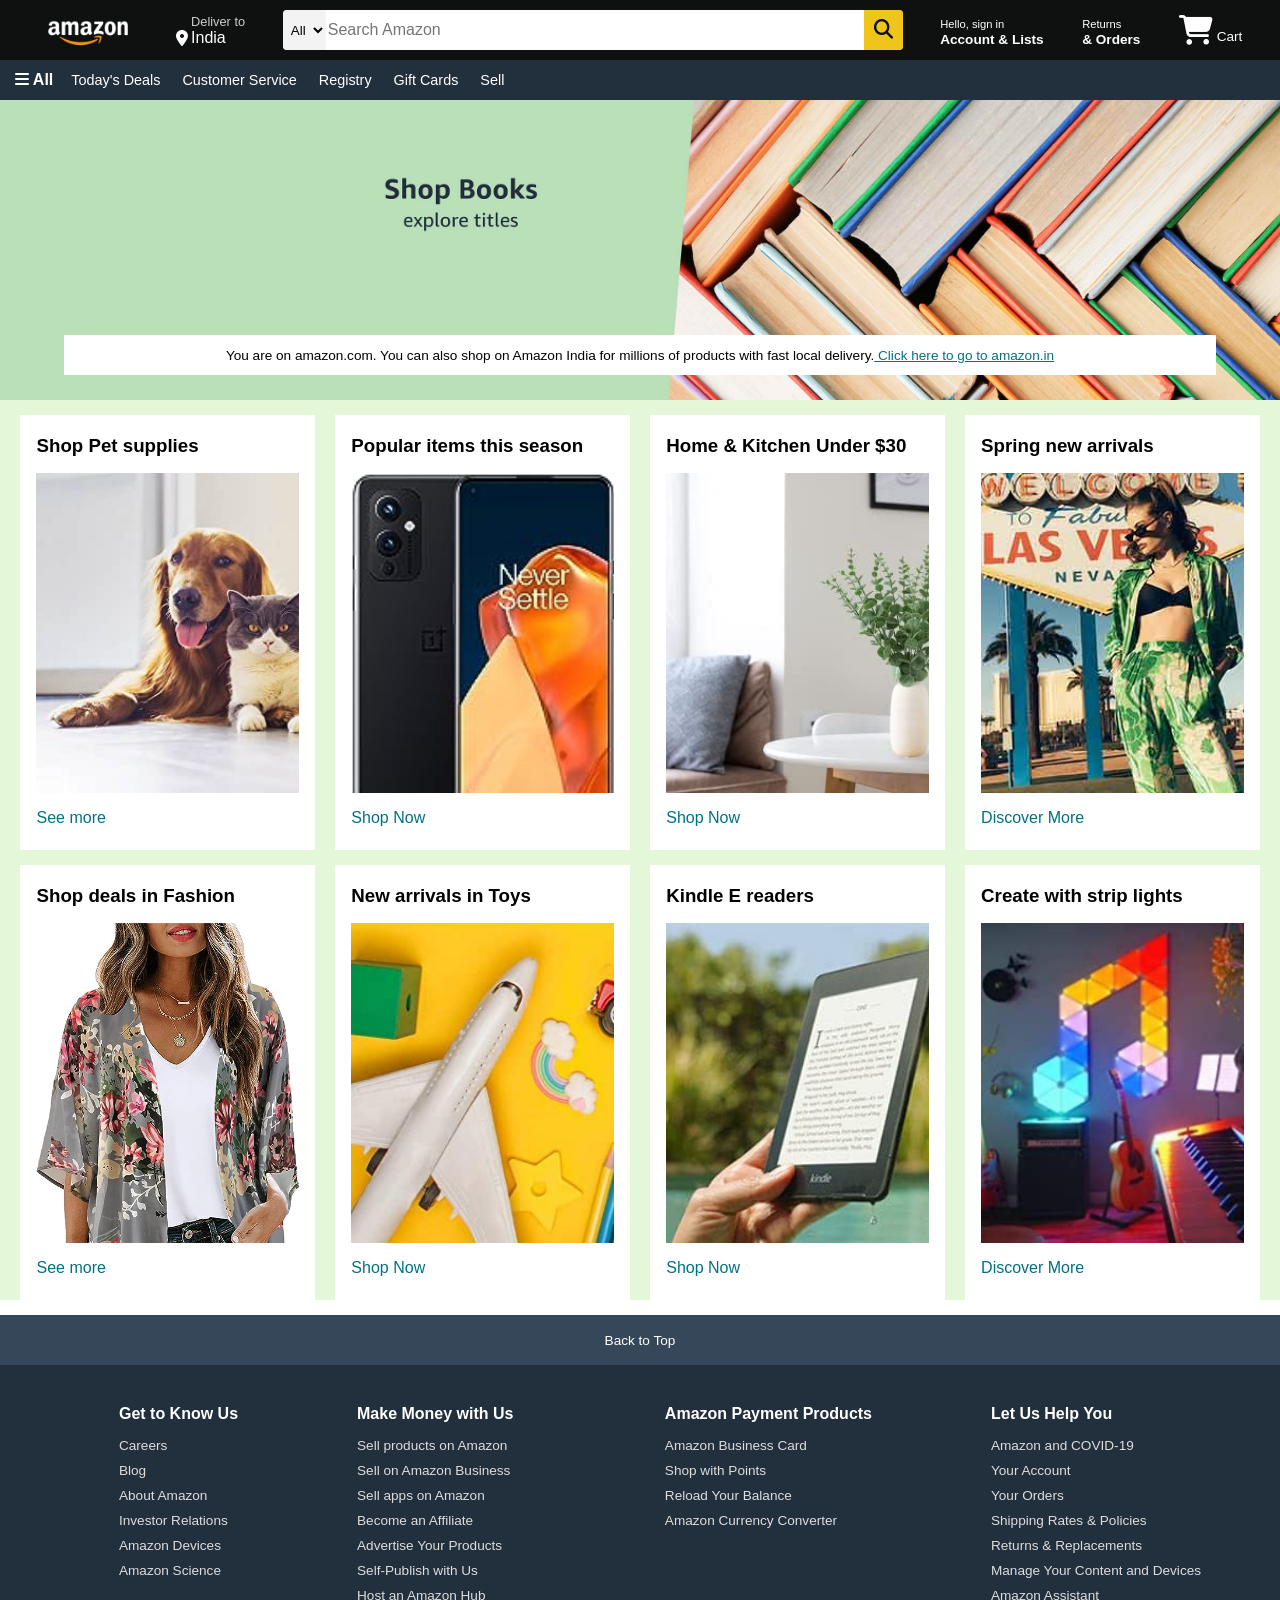
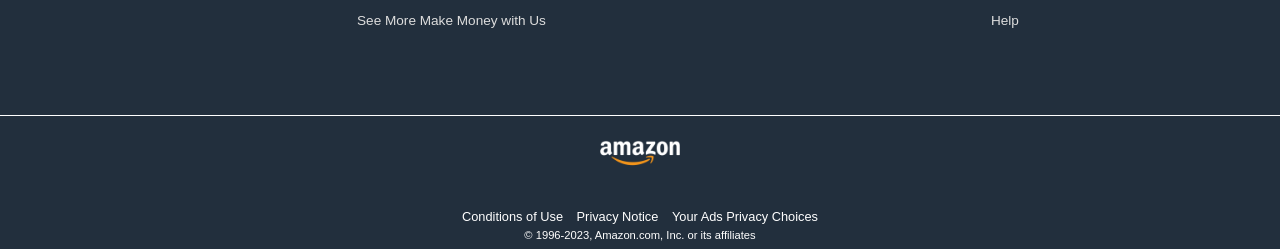
==== index.html @ 5788eb35 "first commit" ====
<!DOCTYPE html>
<html lang="en">
<head>
    <meta charset="UTF-8">
    <meta name="viewport" content="width=device-width, initial-scale=1.0">
    <title>Amazon.com. Spend less. Smile more.</title>
    

    <link rel="stylesheet" href="https://cdnjs.cloudflare.com/ajax/libs/font-awesome/6.4.2/css/all.min.css" integrity="sha512-z3gLpd7yknf1YoNbCzqRKc4qyor8gaKU1qmn+CShxbuBusANI9QpRohGBreCFkKxLhei6S9CQXFEbbKuqLg0DA==" crossorigin="anonymous" referrerpolicy="no-referrer" />
    <link rel="stylesheet" href="style.css">
</head>
<body>

    <header>
        <div class="navbar">
            <div class="nav-logo border">
                <div class="logo"></div>
            </div>

            <div class="nav-address border">
                <p class="add-first">Deliver to</p>
                <div class="add-icon">
                    <i class="fa-solid fa-location-dot"></i>
                    <p class="add-sec">India</p>
                </div>

            </div>

            <div class="nav-search">
                <select class="search-select">
                    <option>All</option>
                </select>

                <input placeholder="Search Amazon" class="search-input">
                <div class="search-icon">
                <i class="fa-solid fa-magnifying-glass"></i>
            </div>
            </div>

            <div class="nav-signin border">
                <p><span>Hello, sign in</span></p>
                <p class="nav-second">Account & Lists</p>

            </div>

            <div class="nav-return border">
                <p><span>Returns</span></p>
                <p class="nav-second">& Orders</p>

            </div>

            <div class="nav-cart border">
                <i class="fa-solid fa-cart-shopping"></i>
                Cart

            </div>

        </div>

           <div class="panel">

            <div class="panel-all">
                <i class="fa-solid fa-bars"></i>
                All

            </div>

            <div class="panel-ops">
                <p>Today's Deals</p>
               <p>Customer Service</p> 
               <p> Registry </p>
               <p> Gift Cards </p>
               <p> Sell </p>

            </div>


           </div>

    </header>

    <div class="hero-section"> 
        <div class="hero-message">
           <p> You are on amazon.com. You can also shop on Amazon India for millions of products with fast local delivery.<a href="https://www.amazon.in/" target="_blank"> Click here to go to amazon.in</a></p>
        </div>

    </div>

    <div class="shop-section">

        <div class="box1 box">

<div class="box-content">
    <h3>Shop Pet supplies</h3>
    <div class="box-img" style="background-image: url('img2.jpg')">
        
    </div>
    <p>See more</p>
</div>
        </div>


        <div class="box2 box">

        <div class="box-content">
            <h3>Popular items this season</h3>
            <div class="box-img" style="background-image: url('img10.jpg')">
                
            </div>
            <p>Shop Now</p>
        </div>
                </div>

            


        <div class="box3 box">

        <div class="box-content">
            <h3>Home & Kitchen Under $30  </h3>
            <div class="box-img" style="background-image: url('img4.jpg')">
                
            </div>
            <p>Shop Now</p>
        </div>
                </div>
            


        <div class="box4 box">

        <div class="box-content">
            <h3>Spring new arrivals </h3>
            <div class="box-img" style="background-image: url('img5.jpg')">
                
            </div>
            <p>Discover More</p>
        </div>
                </div>

            


                <div class="box5 box">

                    <div class="box-content">
                        <h3>Shop deals in Fashion</h3>
                        <div class="box-img" style="background-image: url('img6.jpg')">
                            
                        </div>
                        <p>See more</p>
                    </div>
                            </div>
                    
                    
                            <div class="box6 box">
                    
                            <div class="box-content">
                                <h3>New arrivals in Toys</h3>
                                <div class="box-img" style="background-image: url('img7.jpg')">
                                    
                                </div>
                                <p>Shop Now</p>
                            </div>
                                    </div>
                    
                                
                    
                    
                            <div class="box7 box">
                    
                            <div class="box-content">
                                <h3>Kindle E readers </h3>
                                <div class="box-img" style="background-image: url('img8.jpg')">
                                    
                                </div>
                                <p>Shop Now</p>
                            </div>
                                    </div>
                                
                    
                    
                            <div class="box8 box">
                    
                            <div class="box-content">
                                <h3>Create with strip lights </h3>
                                <div class="box-img" style="background-image: url('img9.jpg')">
                                    
                                </div>
                                <p>Discover More</p>
                            </div>
                                    </div>


    </div>

    <footer>
        <div class="foot-pannel">
            Back to Top
        </div>

<div class="foot-pannel2">
    <ul>
        <p>Get to Know Us</p>
        <a>Careers</a>
        <a>Blog</a>
        <a>About Amazon</a>
        <a>Investor Relations</a>
        <a>Amazon Devices</a>
        <a>Amazon Science</a>

    </ul>

    <ul>
        <p>Make Money with Us</p>
        <a>Sell products on Amazon</a>
        <a>Sell on Amazon Business</a>
        <a>Sell apps on Amazon</a>
        <a>Become an Affiliate</a>
        <a>Advertise Your Products</a>
        <a>Self-Publish with Us</a>
        <a>Host an Amazon Hub</a>
        <a>See More Make Money with Us</a>

    </ul>


    <ul>
        <p>Amazon Payment Products</p>
        <a>Amazon Business Card</a>
        <a>Shop with Points</a>
        <a>Reload Your Balance</a>
        <a>Amazon Currency Converter</a>
        

    </ul>


    <ul>
        <p>Let Us Help You</p>
        <a>Amazon and COVID-19</a>
        <a>Your Account</a>
        <a>Your Orders</a>
        <a>Shipping Rates & Policies</a> 
        <a>Returns & Replacements</a>
        <a>Manage Your Content and Devices</a>
        <a>Amazon Assistant</a>
        <a>Help</a>

    </ul>

</div>

<div class="foot-pannel3">
<div class="logo">

</div>
</div>



<div class="foot-pannel4">
<div class="pages">
<a>Conditions of Use</a>
<a>Privacy Notice</a>
<a>Your Ads Privacy Choices</a>

</div>
<div class="copyright">
  <p>  © 1996-2023, Amazon.com, Inc. or its affiliates</p>
</div>

</div>

    </footer>

</body>
</html>
---- style.css ----
*{
    margin: 0;
    font-family: Arial;
    /* Border-box : - tells the browser to account for any border and padding in the values you specify for an element's width and height. */
    border: border-box;
}

.navbar{
    height: 60px;
    background-color:#0f1111;
    color: white;
 /* sbko same line m le aaega */
    display: flex;
    align-items: center;
    justify-content: space-evenly;


}

.nav-logo{
    height: 50px;
    width: 100px;
}


.logo{
    background-image: url("amazon_logo.png");
    height: 50px;
    background-size: cover;
}

.border{
    border: 1.5px solid transparent;
}

.border:hover{
    border: 1.5px solid white;
}

/* Box-2 */

.add-first{
color: #cccccc;
font-size: 0.8rem;
margin-left: 15px;
}

.add-sec{
    color: white;
font-size: 1rem;
margin-left: 3px;
}

.add-icon{
    display: flex;
    align-items: center;
}

/* Box-3 */

.nav-search{
    display: flex;
    justify-content: space-evenly;
    background-color: pink;
    width:620px ;
    height: 40px;
    border-radius: 4px;

}

.nav-search:hover{
    border: 2px solid orange;
}

.search-select{
    background-color: #f3f3f3;
    width:50px;
    text-align: center;
    border-top-left-radius: 4px;
    border-bottom-left-radius: 4px;
    border: none;
}

.search-input{
    width: 100%;
    font-size: 1rem;
    border: none;

}

.search-icon{
    width: 45px;
    color: #0f1111;
    display: flex;
    justify-content: center;
    align-items: center;
    font-size: 1.2rem;
    background-color: rgb(239, 197, 28);
    border-top-right-radius: 4px;
    border-bottom-right-radius: 4px;
}

/* Box-4 */

span{
    font-size: 0.7rem;

}

.nav-second{
    font-size: 0.85rem;
    font-weight: 700;
}

/* Box-6 */

.nav-cart i {
font-size: 30px;

}

.nav-cart{
    font-size: 0.85rem;
    font-weight: 500;
}

.panel{
    height: 40px;
    background-color: #222f3d;
    display: flex;
    color: white;
    align-items: center;
    /* justify-content: space-evenly; */
}

.panel-all{
    margin-left: 15px;
    font-weight: 700;
}

.panel-ops p{
    display: inline;
    margin-left: 18px;

}

.panel-ops{
    width: 80%;
    font-size: 0.9rem;


}

.hero-section{
    background-image: url("img1.jpeg");
    height:300px;
    background-size: cover;
    display: flex;
    justify-content: center;
    align-items: flex-end;


}

.hero-message{
    background-color: white;
    color: black;
    height: 40px;
    display: flex;
    align-items: center;
    justify-content: center;
    font-size: 0.85rem;
    width: 90%;
    margin-bottom: 25px;
}

.hero-message a{
    color: #007185;
}

/* Shop Section */

.box{
    height:400px ;
    /* border: 2px solid black; */
    width:23% ;
    background-color: white;
    margin-top:15px ;
    padding: 20px 0px 15px;
}

.shop-section{
    display: flex;
    flex-wrap: wrap;
    justify-content: space-evenly;
    background-color:rgb(228, 247, 216);
}

.box-img{
    height: 320px;
    background-size: cover;
    margin-top: 1rem;
    margin-bottom: 1rem;


}

.box-content{
    margin-left: 1rem;
    margin-right: 1rem;
    
}

.box-content p{
    color: #007185;
}

/* footer */

footer{
    margin-top: 15px;

}

.foot-pannel{
    background-color: #37475a;
    color: white;
    height: 50px;
    display: flex;
    justify-content: center;
    align-items: center;
    font-size: 0.85rem;
}

.foot-pannel2{
    background-color: #222f3d;
    color: white;
    height: 350px;
display: flex;
justify-content:space-evenly ;

}

ul a{
    display: block;
    font-size: 0.85rem;
    margin-top: 10px;
    color: #dddddd;
}

ul p{
    font-weight: 700;
    margin-top: 40px;
    margin-bottom: 15px;
}

.foot-pannel3{
    background-color: #222f3d;
    color: whitesmoke;
    border-top:0.5px solid white ;
    height:68px ;
    display: flex;
    justify-content: center;
    align-items:center ;

}

.logo{
width: 100px;
}

.foot-pannel4{
    background-color:#222f3d ;
    color: white;
    height: 65px;
    /* display: flex;
    justify-content: center;*/
    text-align: center;

}

.pages{
font-size: 0.8rem;
/* text-align: center; */
padding-top: 25px;
}

.copyright{
font-size: 0.7rem;
/* text-align: center; */
padding-top: 5px;

}

.pages a{
    margin: 5px;
}
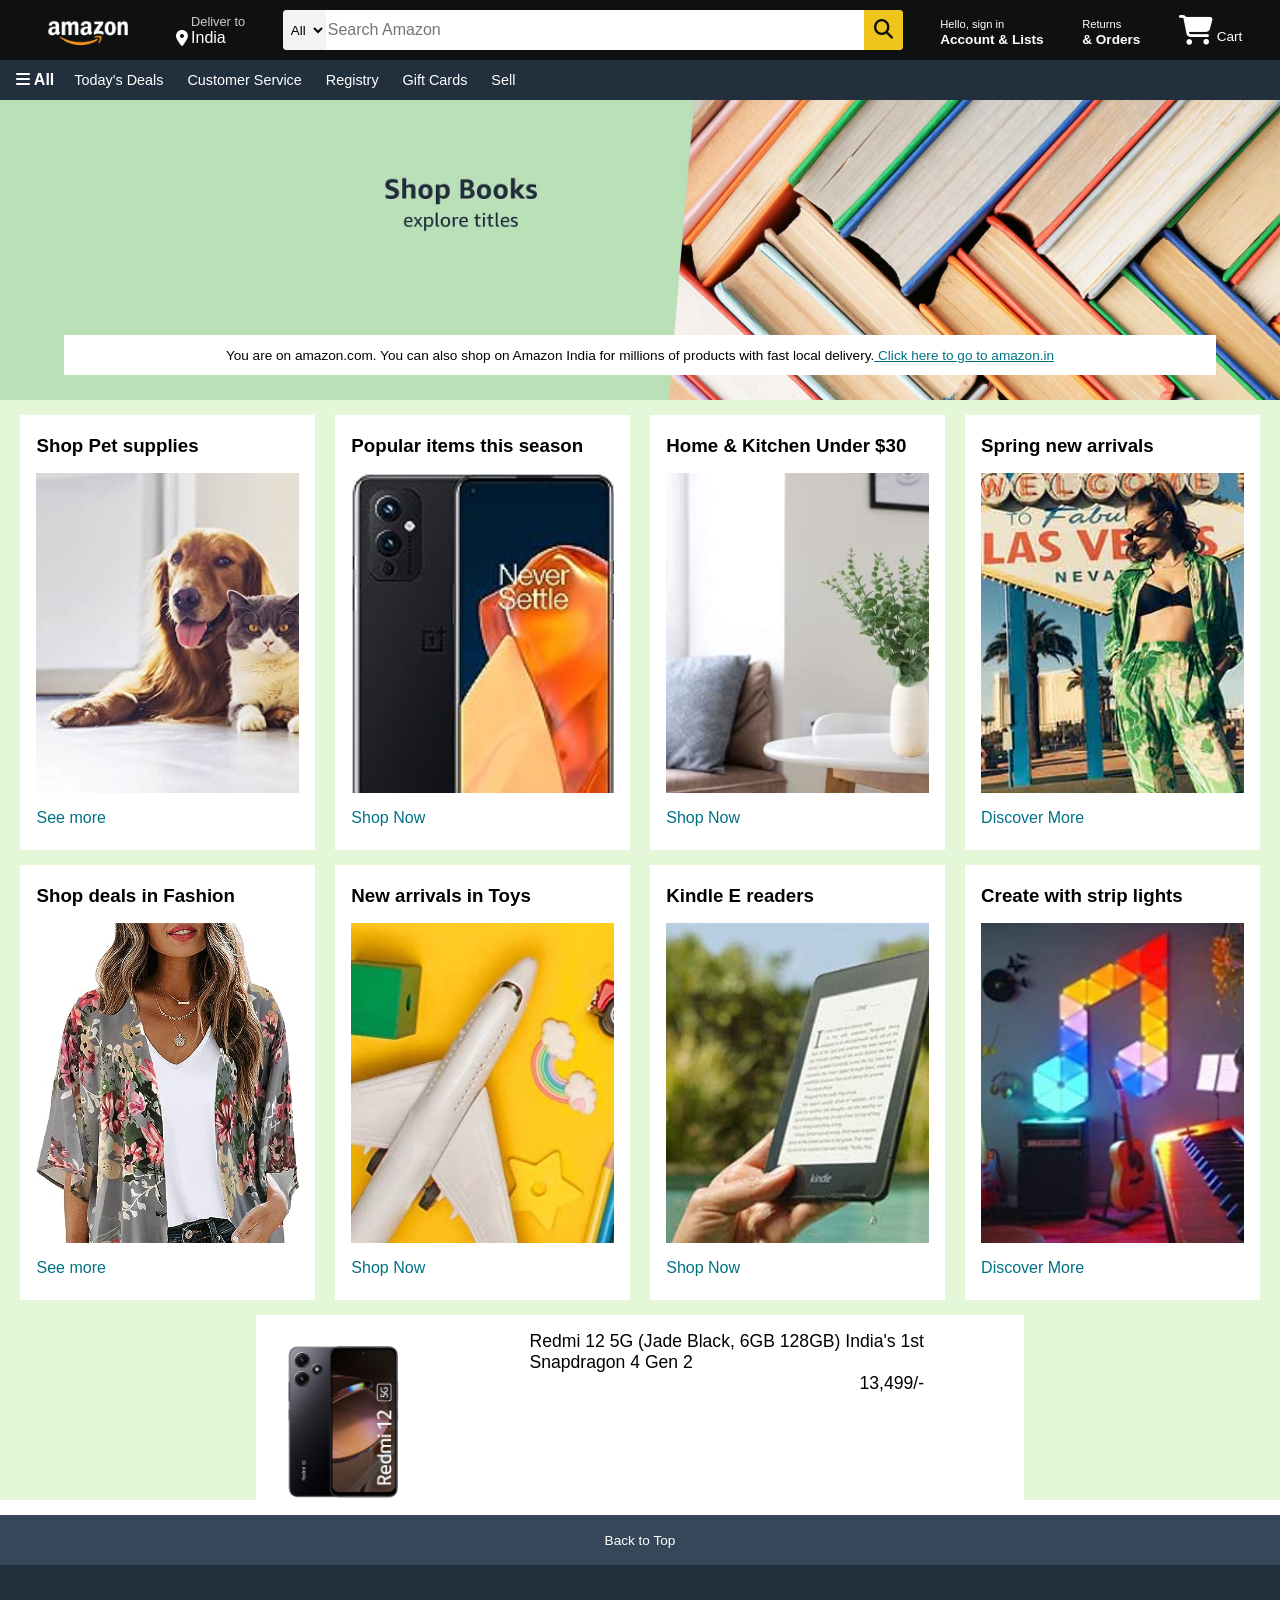
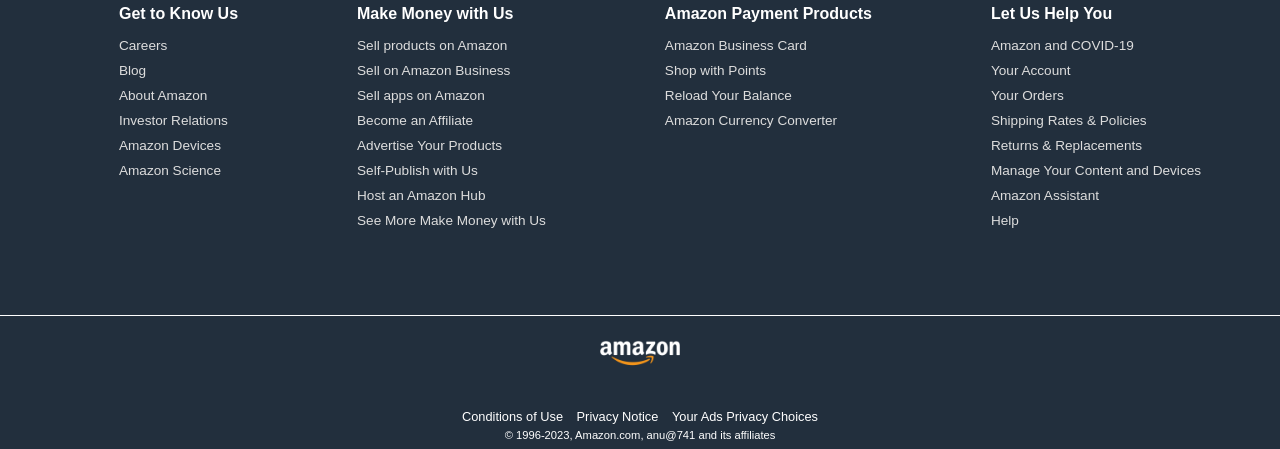
==== commit 2a5cf1f6: "a new mobile section" ====
--- a/index.html
+++ b/index.html
@@ -59,18 +59,18 @@
 
            <div class="panel">
 
-            <div class="panel-all">
+            <div class="panel-all border">
                 <i class="fa-solid fa-bars"></i>
                 All
 
             </div>
 
-            <div class="panel-ops">
-                <p>Today's Deals</p>
-               <p>Customer Service</p> 
-               <p> Registry </p>
-               <p> Gift Cards </p>
-               <p> Sell </p>
+            <div class="panel-ops ">
+                <p class="border">Today's Deals</p>
+               <p class="border">Customer Service</p> 
+               <p class="border"> Registry </p>
+               <p class="border"> Gift Cards </p>
+               <p class="border"> Sell </p>
 
             </div>
 
@@ -191,12 +191,31 @@
                             </div>
                                     </div>
 
-
-    </div>
+                                   
+
+    </div>
+
+    <div class="redmi12 shop-section">
+
+        <div class="rec-box">
+           <div class="box-img2" style="background-image: url(img11.jpg);">
+        
+            <p>Redmi 12 5G (Jade Black, 6GB 128GB) India's 1st
+                <br> Snapdragon 4 Gen 2</p>
+        <p>13,499/-</p>
+        </div>
+        </div>
+        
+    </div>
+
+
+
 
     <footer>
+
         <div class="foot-pannel">
-            Back to Top
+
+           <a href="#"> Back to Top</a>
         </div>
 
 <div class="foot-pannel2">
@@ -267,7 +286,7 @@
 
 </div>
 <div class="copyright">
-  <p>  © 1996-2023, Amazon.com, Inc. or its affiliates</p>
+  <p>  © 1996-2023, Amazon.com, anu@741 and its affiliates</p>
 </div>
 
 </div>
--- a/style.css
+++ b/style.css
@@ -20,6 +20,7 @@
 .nav-logo{
     height: 50px;
     width: 100px;
+    cursor: pointer;
 }
 
 
@@ -31,6 +32,7 @@
 
 .border{
     border: 1.5px solid transparent;
+    cursor: pointer;
 }
 
 .border:hover{
@@ -43,17 +45,22 @@
 color: #cccccc;
 font-size: 0.8rem;
 margin-left: 15px;
+cursor: pointer;
 }
 
 .add-sec{
     color: white;
 font-size: 1rem;
 margin-left: 3px;
+cursor: pointer;
+
 }
 
 .add-icon{
     display: flex;
     align-items: center;
+    cursor: pointer;
+
 }
 
 /* Box-3 */
@@ -79,6 +86,8 @@
     border-top-left-radius: 4px;
     border-bottom-left-radius: 4px;
     border: none;
+    cursor: pointer;
+
 }
 
 .search-input{
@@ -98,18 +107,21 @@
     background-color: rgb(239, 197, 28);
     border-top-right-radius: 4px;
     border-bottom-right-radius: 4px;
+    cursor: pointer;
 }
 
 /* Box-4 */
 
 span{
     font-size: 0.7rem;
-
-}
+cursor: pointer;
+}
+
 
 .nav-second{
     font-size: 0.85rem;
     font-weight: 700;
+    cursor: pointer;
 }
 
 /* Box-6 */
@@ -122,6 +134,7 @@
 .nav-cart{
     font-size: 0.85rem;
     font-weight: 500;
+    cursor: pointer;
 }
 
 .panel{
@@ -136,11 +149,13 @@
 .panel-all{
     margin-left: 15px;
     font-weight: 700;
+    cursor: pointer;
 }
 
 .panel-ops p{
     display: inline;
     margin-left: 18px;
+    cursor: pointer;
 
 }
 
@@ -172,6 +187,7 @@
     font-size: 0.85rem;
     width: 90%;
     margin-bottom: 25px;
+    cursor: pointer;
 }
 
 .hero-message a{
@@ -201,6 +217,7 @@
     background-size: cover;
     margin-top: 1rem;
     margin-bottom: 1rem;
+    cursor: pointer;
 
 
 }
@@ -215,6 +232,49 @@
     color: #007185;
 }
 
+.box-content p{
+    cursor: pointer;
+}
+
+.redmi12{
+    cursor: pointer;
+    height: 200px;
+    width: 100%;
+    display: flex;
+    justify-content: space-evenly;
+    align-items: center;
+    
+
+
+}
+
+.rec-box{
+    background-color: white;
+    height: 200px;
+    width: 60%;
+    margin-top: 15px;
+    margin-bottom: 15px;
+    /* display: inline-flex; */
+
+}
+
+.rec-box p{
+    font-size: 1.1rem;
+    display: flex;
+    justify-content: right;
+    align-items: left;
+    margin-right: 100px;
+}
+
+.box-img2{
+    height: 180px;
+    background-size: contain;
+    margin-top: 1rem;
+    margin-bottom: 1rem;
+    cursor: pointer;
+    background-repeat: no-repeat;
+}
+
 /* footer */
 
 footer{
@@ -230,6 +290,12 @@
     justify-content: center;
     align-items: center;
     font-size: 0.85rem;
+    cursor: pointer;
+}
+
+.foot-pannel a{
+    color: white;
+    text-decoration: none;
 }
 
 .foot-pannel2{
@@ -239,6 +305,7 @@
 display: flex;
 justify-content:space-evenly ;
 
+
 }
 
 ul a{
@@ -246,12 +313,15 @@
     font-size: 0.85rem;
     margin-top: 10px;
     color: #dddddd;
+    cursor: pointer;
+    
 }
 
 ul p{
     font-weight: 700;
     margin-top: 40px;
     margin-bottom: 15px;
+    cursor: pointer;
 }
 
 .foot-pannel3{
@@ -267,6 +337,7 @@
 
 .logo{
 width: 100px;
+cursor: pointer;
 }
 
 .foot-pannel4{
@@ -289,9 +360,11 @@
 font-size: 0.7rem;
 /* text-align: center; */
 padding-top: 5px;
+cursor: pointer;
 
 }
 
 .pages a{
     margin: 5px;
+    cursor: pointer;
 }
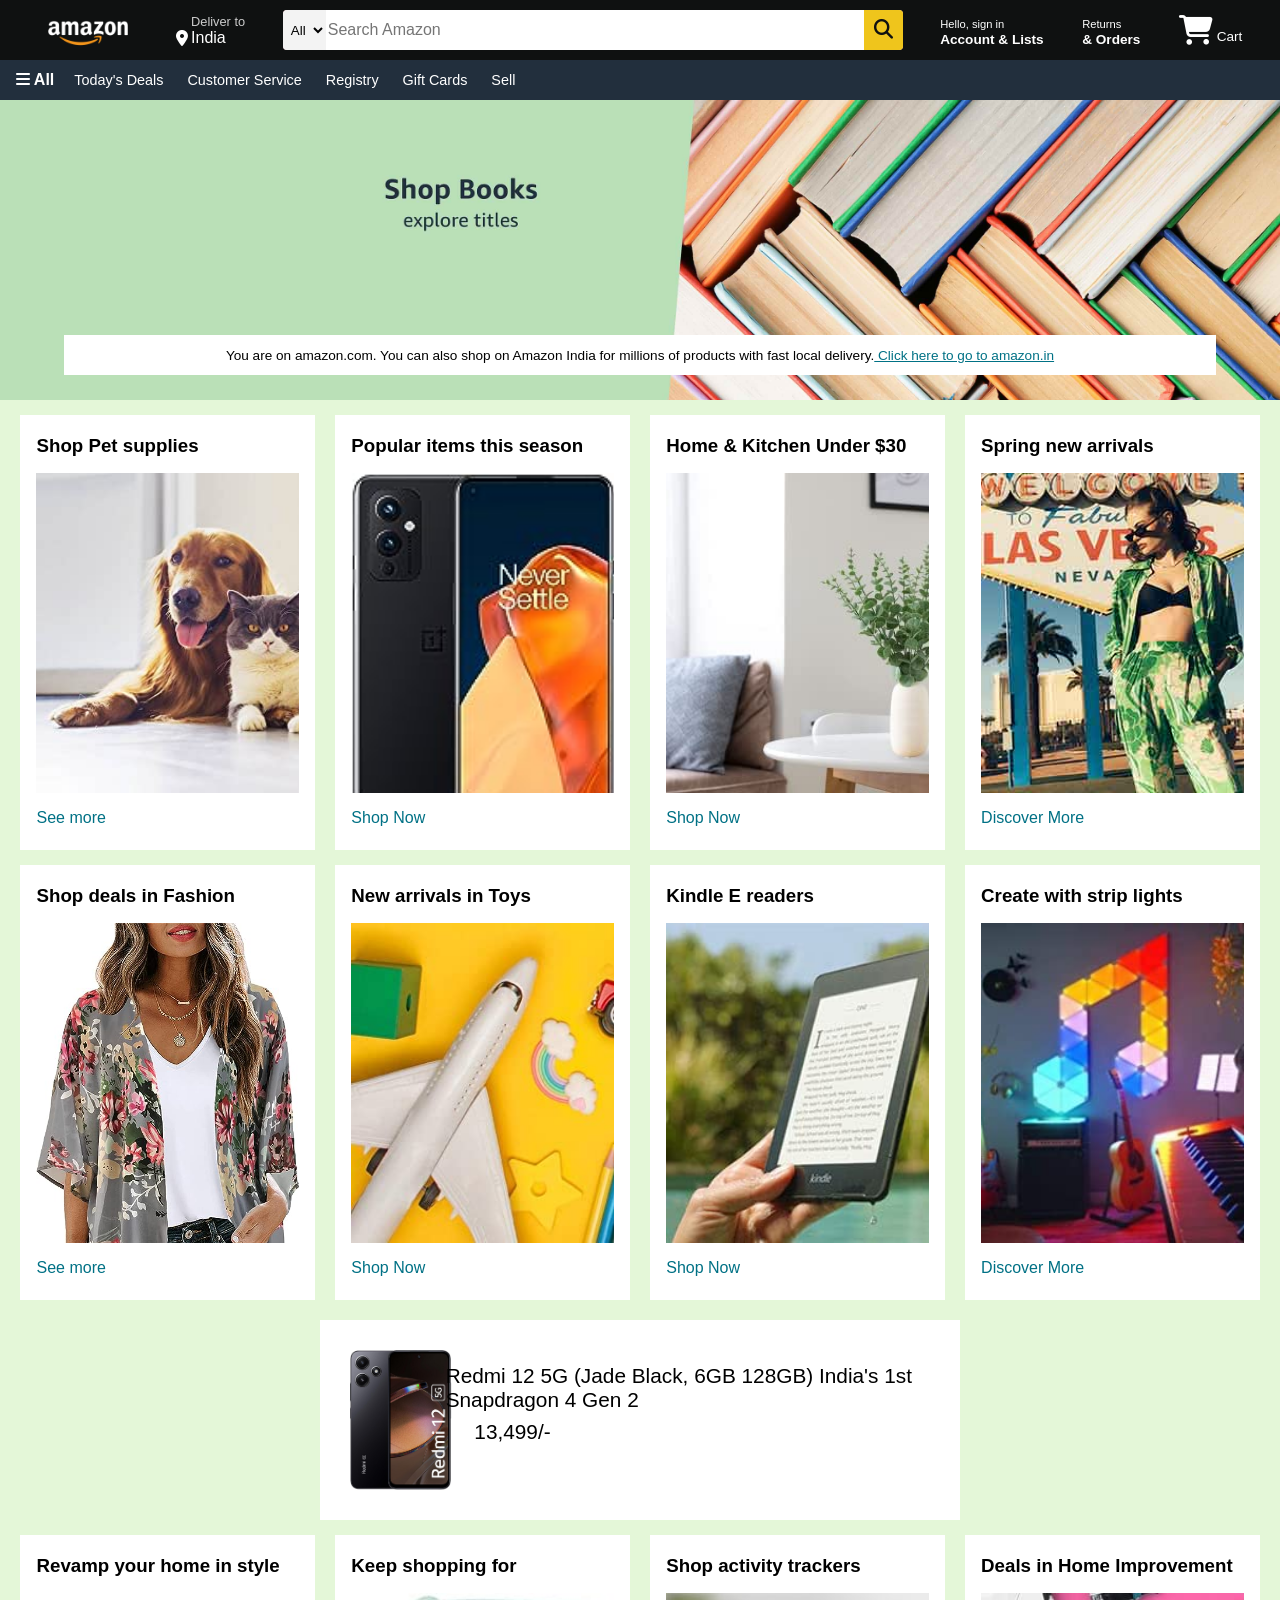
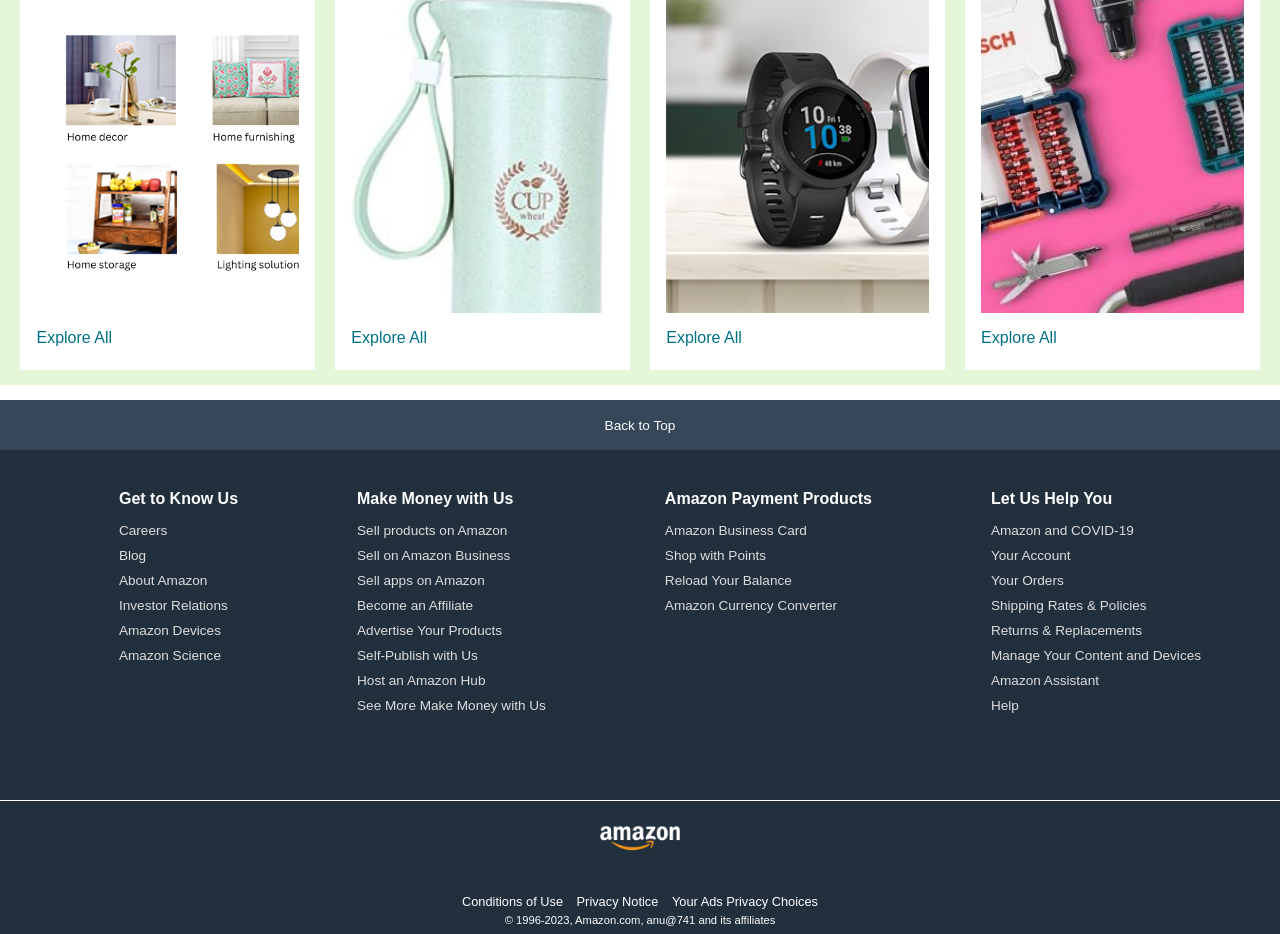
==== commit 33ee283e: "Added a new section" ====
--- a/index.html
+++ b/index.html
@@ -3,7 +3,8 @@
 <head>
     <meta charset="UTF-8">
     <meta name="viewport" content="width=device-width, initial-scale=1.0">
-    <title>Amazon.com. Spend less. Smile more.</title>
+    <title> Big Savings for Everyone - Great deals on Amazon </title>
+  <link rel="icon" type="" href="/images/favicon.ico">
     
 
     <link rel="stylesheet" href="https://cdnjs.cloudflare.com/ajax/libs/font-awesome/6.4.2/css/all.min.css" integrity="sha512-z3gLpd7yknf1YoNbCzqRKc4qyor8gaKU1qmn+CShxbuBusANI9QpRohGBreCFkKxLhei6S9CQXFEbbKuqLg0DA==" crossorigin="anonymous" referrerpolicy="no-referrer" />
@@ -191,24 +192,87 @@
                             </div>
                                     </div>
 
-                                   
+                                    
 
     </div>
 
     <div class="redmi12 shop-section">
 
         <div class="rec-box">
-           <div class="box-img2" style="background-image: url(img11.jpg);">
+
+            <div class="box-img2" style="background-image: url(img11.jpg);">
         
             <p>Redmi 12 5G (Jade Black, 6GB 128GB) India's 1st
                 <br> Snapdragon 4 Gen 2</p>
-        <p>13,499/-</p>
-        </div>
-        </div>
-        
-    </div>
-
-
+        <div class="cost">13,499/-</div>
+        
+        
+        </div>
+    </div>
+    </div>
+
+
+    <div class="shop-section last">
+
+        <div class="box9 box">
+
+            <div class="box-content">
+
+                <h3>Revamp your home in style</h3>
+                <div class="box-img" style="background-image: url(img12.png);">
+
+                </div>
+                <p>Explore All</p>
+
+            </div>
+        </div>
+
+        <div class="box10 box">
+
+        <div class="box-content">
+
+            <h3>Keep shopping for</h3>
+            <div class="box-img" style="background-image: url(img13.jpg);">
+
+            </div>
+            <p>Explore All</p>
+
+        </div>
+    </div>
+
+    <div class="box11 box">
+
+    <div class="box-content">
+
+        <h3>Shop activity trackers</h3>
+        <div class="box-img" style="background-image: url(img14.jpg);">
+
+        </div>
+        <p>Explore All</p>
+
+    </div>
+</div>
+
+<div class="box12 box">
+
+<div class="box-content">
+
+    <h3>Deals in Home Improvement</h3>
+    <div class="box-img" style="background-image: url(img15.jpg);">
+
+    </div>
+    <p>Explore All</p>
+
+</div>
+</div>
+
+
+
+
+
+
+
+    </div>
 
 
     <footer>
@@ -221,35 +285,35 @@
 <div class="foot-pannel2">
     <ul>
         <p>Get to Know Us</p>
-        <a>Careers</a>
-        <a>Blog</a>
-        <a>About Amazon</a>
-        <a>Investor Relations</a>
-        <a>Amazon Devices</a>
-        <a>Amazon Science</a>
+        <a href="#">Careers</a>
+        <a href="#">Blog</a>
+        <a href="#">About Amazon</a>
+        <a href="#">Investor Relations</a>
+        <a href="#">Amazon Devices</a>
+        <a href="#">Amazon Science</a>
 
     </ul>
 
     <ul>
         <p>Make Money with Us</p>
-        <a>Sell products on Amazon</a>
-        <a>Sell on Amazon Business</a>
-        <a>Sell apps on Amazon</a>
-        <a>Become an Affiliate</a>
-        <a>Advertise Your Products</a>
-        <a>Self-Publish with Us</a>
-        <a>Host an Amazon Hub</a>
-        <a>See More Make Money with Us</a>
+        <a href="#">Sell products on Amazon</a>
+        <a href="#">Sell on Amazon Business</a>
+        <a href="#">Sell apps on Amazon</a>
+        <a href="#">Become an Affiliate</a>
+        <a href="#">Advertise Your Products</a>
+        <a href="#">Self-Publish with Us</a>
+        <a href="#">Host an Amazon Hub</a>
+        <a href="#">See More Make Money with Us</a>
 
     </ul>
 
 
     <ul>
         <p>Amazon Payment Products</p>
-        <a>Amazon Business Card</a>
-        <a>Shop with Points</a>
-        <a>Reload Your Balance</a>
-        <a>Amazon Currency Converter</a>
+        <a href="#">Amazon Business Card</a>
+        <a href="#">Shop with Points</a>
+        <a href="#">Reload Your Balance</a>
+        <a href="#">Amazon Currency Converter</a>
         
 
     </ul>
@@ -257,14 +321,14 @@
 
     <ul>
         <p>Let Us Help You</p>
-        <a>Amazon and COVID-19</a>
-        <a>Your Account</a>
-        <a>Your Orders</a>
-        <a>Shipping Rates & Policies</a> 
-        <a>Returns & Replacements</a>
-        <a>Manage Your Content and Devices</a>
-        <a>Amazon Assistant</a>
-        <a>Help</a>
+        <a href="#">Amazon and COVID-19</a>
+        <a href="#">Your Account</a>
+        <a href="#">Your Orders</a>
+        <a href="#">Shipping Rates & Policies</a> 
+        <a href="#">Returns & Replacements</a>
+        <a href="#">Manage Your Content and Devices</a>
+        <a href="#">Amazon Assistant</a>
+        <a href="#">Help</a>
 
     </ul>
 
--- a/style.css
+++ b/style.css
@@ -210,6 +210,7 @@
     flex-wrap: wrap;
     justify-content: space-evenly;
     background-color:rgb(228, 247, 216);
+    
 }
 
 .box-img{
@@ -241,9 +242,10 @@
     height: 200px;
     width: 100%;
     display: flex;
-    justify-content: space-evenly;
-    align-items: center;
-    
+    justify-content: center;
+    align-items: center;
+    /* margin-top: 2px; */
+    padding: 5px 0px 15px;
 
 
 }
@@ -251,28 +253,48 @@
 .rec-box{
     background-color: white;
     height: 200px;
-    width: 60%;
+    width: 50%;
     margin-top: 15px;
-    margin-bottom: 15px;
+    margin-bottom: 10px;
     /* display: inline-flex; */
 
 }
 
 .rec-box p{
-    font-size: 1.1rem;
+    margin-top: 20px;
+    font-size: 1.3rem;
     display: flex;
     justify-content: right;
     align-items: left;
-    margin-right: 100px;
+    margin-right: 40px;
+}
+
+.cost{
+    margin-top: 8px;
+    font-size: 1.3rem;
+    display: flex;
+    justify-content: center;
+    align-items: left;
+    margin-right: 255px;
+
 }
 
 .box-img2{
-    height: 180px;
+    padding: 8px;
+    margin-top: 1rem;
+    height: 150px;
     background-size: contain;
-    margin-top: 1rem;
+
+    /* margin-top: 1rem; */
+    /* margin-bottom: 1rem; */
+    cursor: pointer;
+    background-repeat: no-repeat;
     margin-bottom: 1rem;
-    cursor: pointer;
-    background-repeat: no-repeat;
+
+}
+
+.last{
+  padding-bottom: 15px;
 }
 
 /* footer */
@@ -314,7 +336,12 @@
     margin-top: 10px;
     color: #dddddd;
     cursor: pointer;
+    text-decoration: none;
     
+}
+
+ul a:hover{
+    text-decoration: underline;
 }
 
 ul p{
